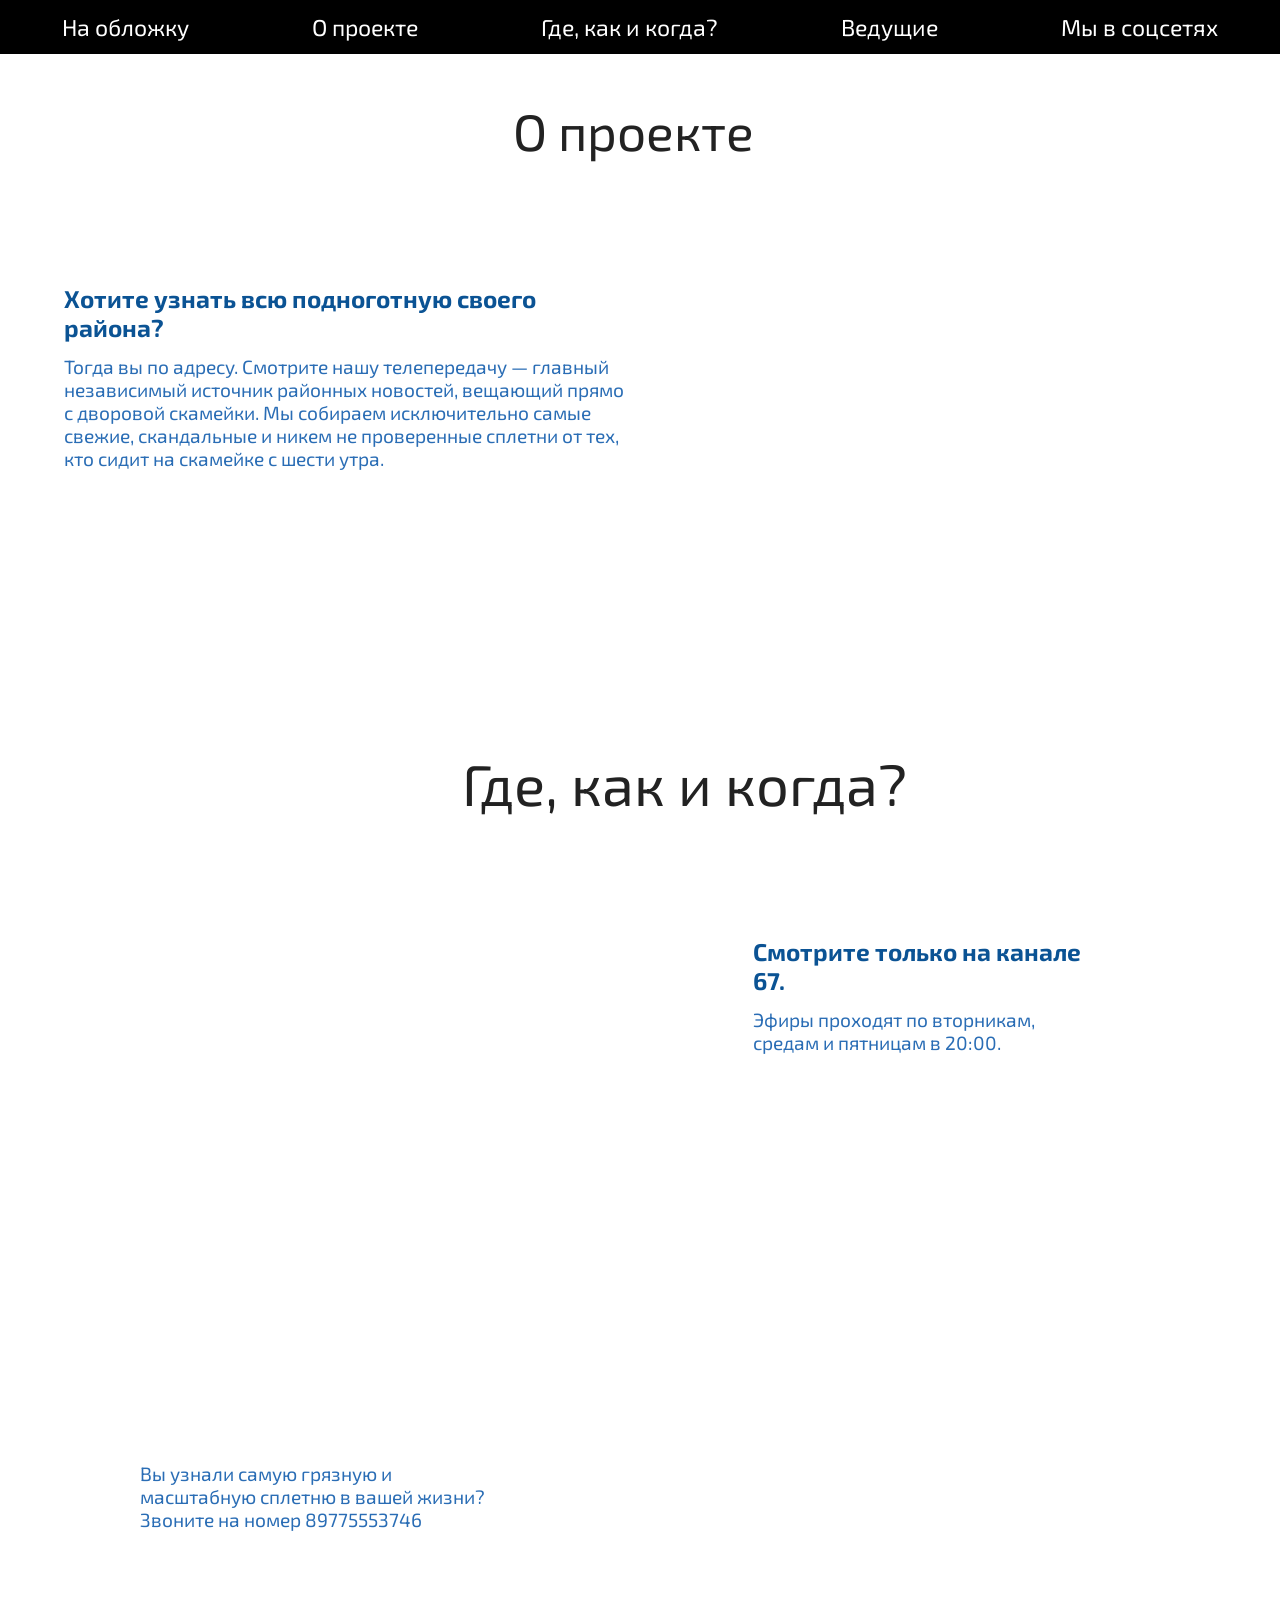
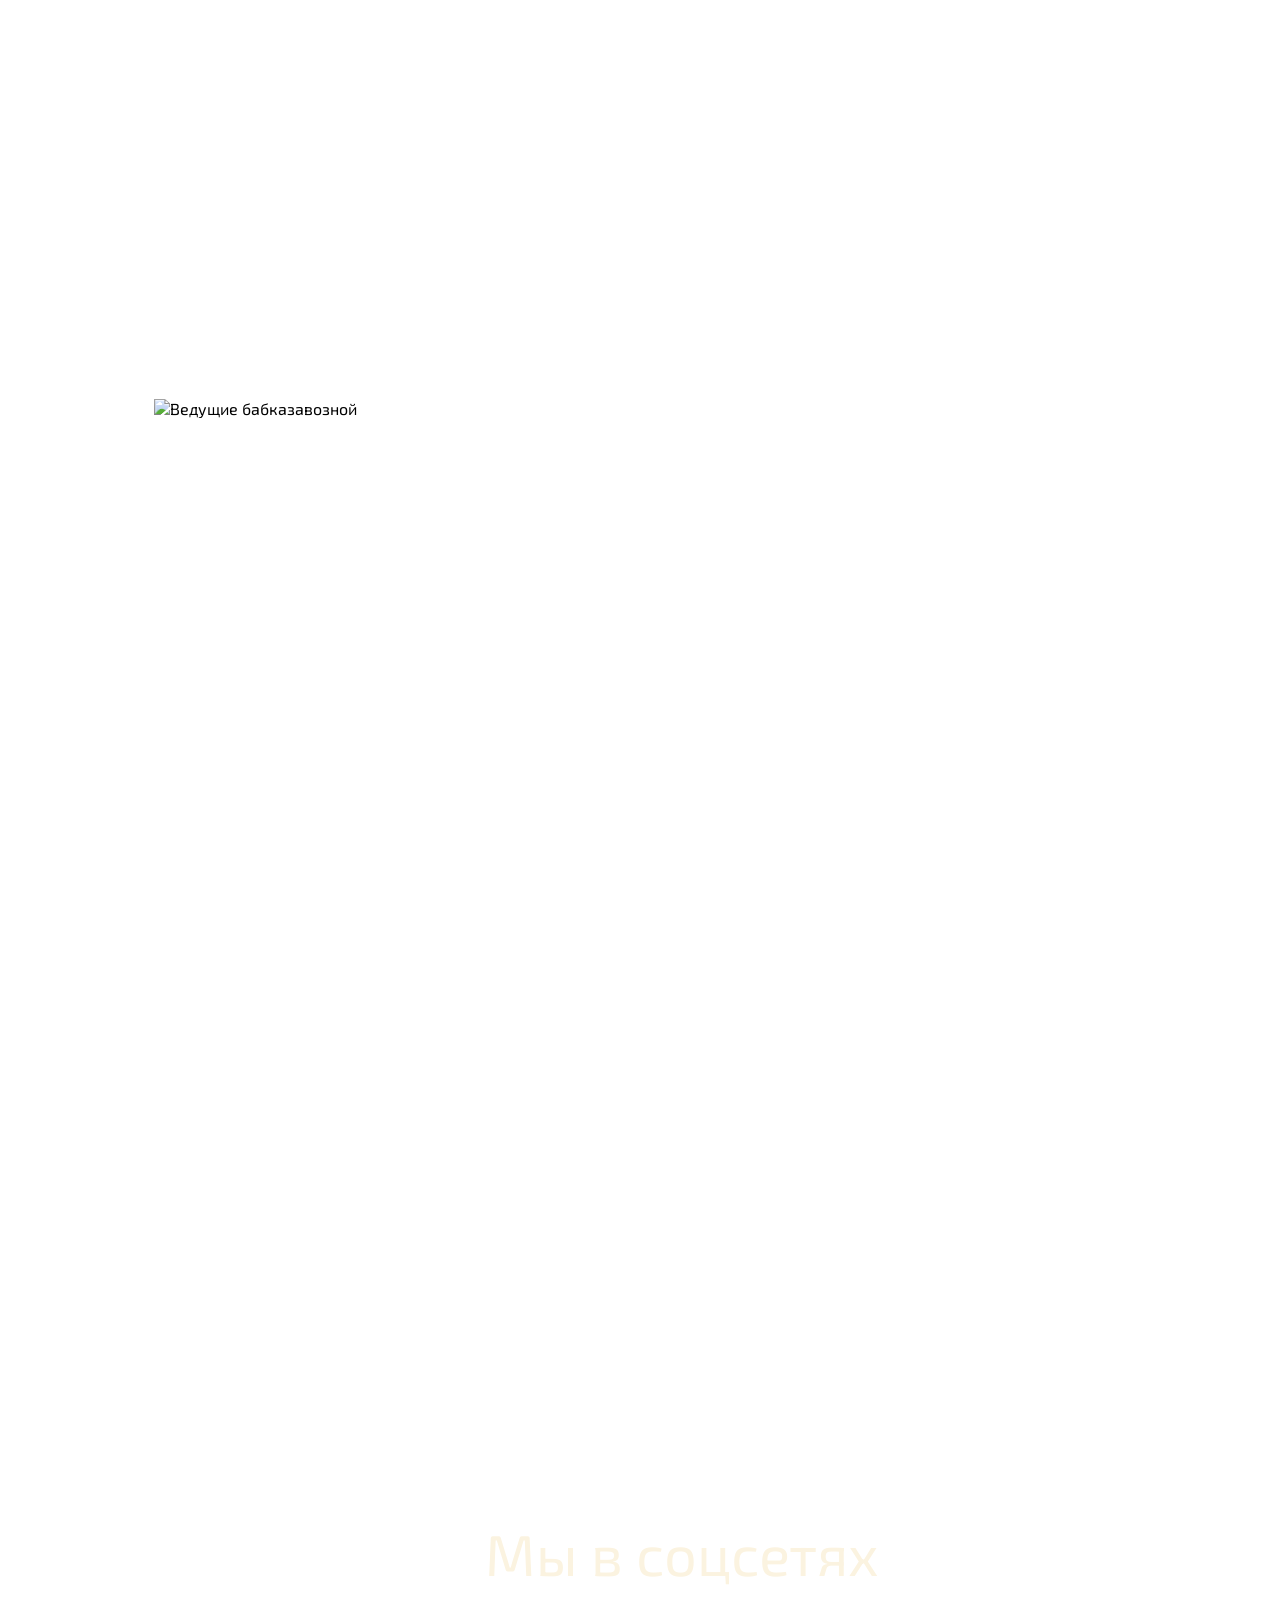
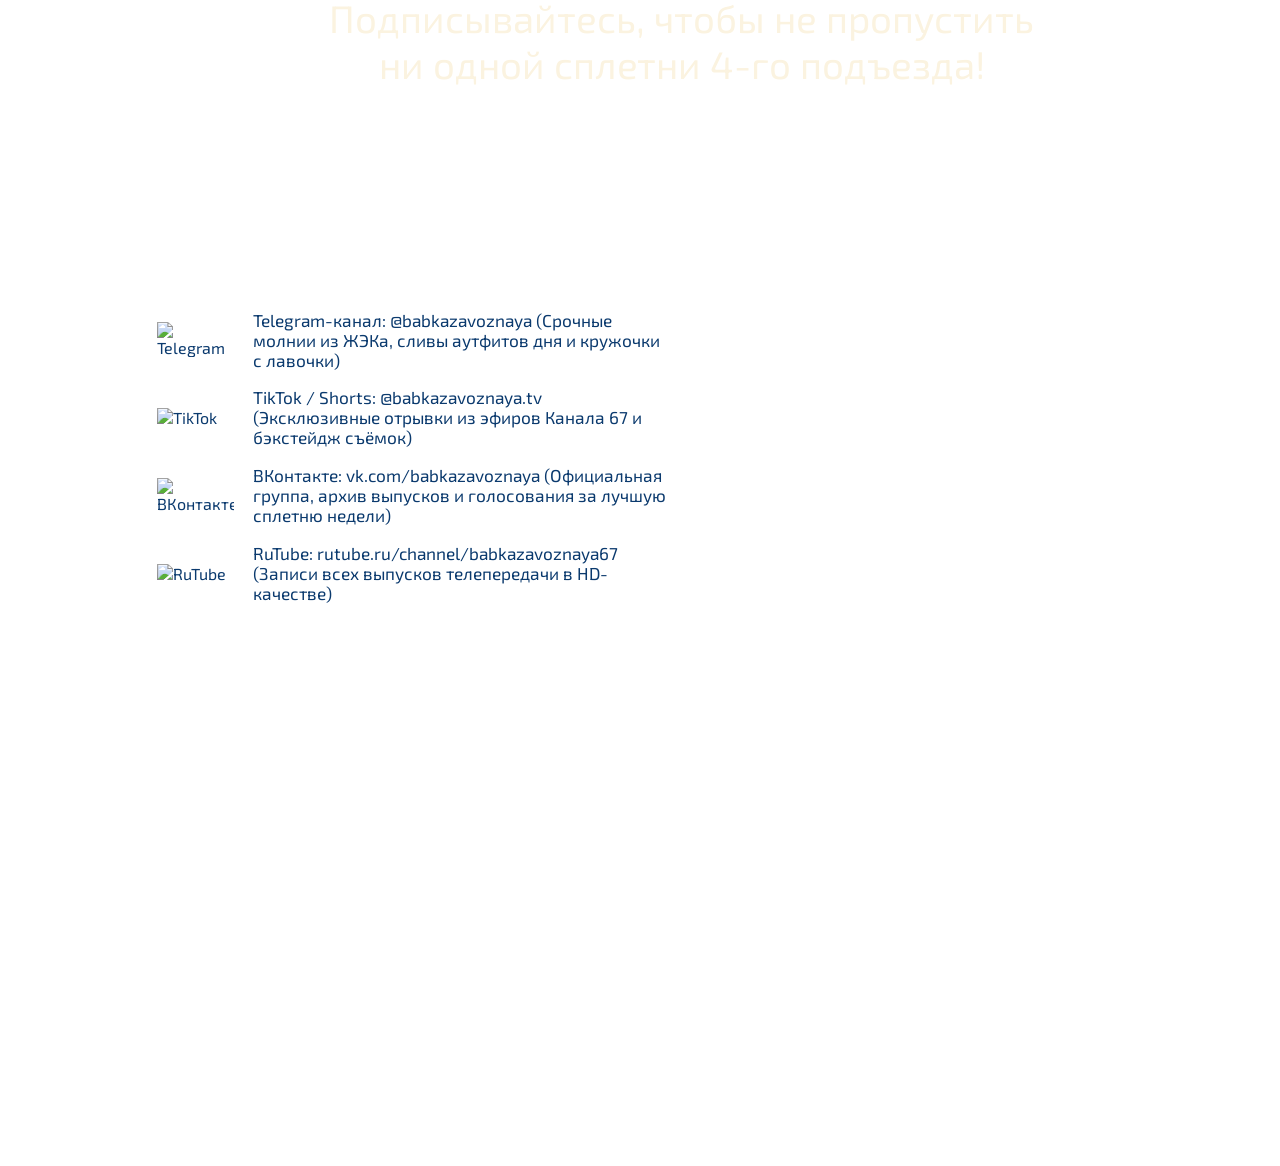
==== main.html @ 89890804 "Add files via upload" ====
<!DOCTYPE html>
<html lang="ru">
<head>
  <meta charset="UTF-8">
  <title>Бабказавозная</title>
  <link rel="stylesheet" href="style.css">
  <link href="https://fonts.googleapis.com/css2?family=Exo+2:wght@400;700&display=swap" rel="stylesheet">
</head>

<body class="main">

  <!-- Меню сверху -->
  <nav class="menu">
    <a href="index.html">На обложку</a>
    <a href="#about">О проекте</a>
    <a href="#when">Где, как и когда?</a>
    <a href="#hosts">Ведущие</a>
    <a href="#social">Мы в соцсетях</a>
  </nav>

  <!-- Блок 1: о проекте и расписание -->
  <section class="block">

    <!-- Декоративные картинки -->
    <img class="wallet" src="images/wallet.png" alt="">
    <img class="pravda" src="images/pravda.jpg" alt="">
    <img class="yellow-sign" src="images/yellow-sign.png" alt="">

    <!-- Заголовки на коричневых плашках -->
    <div class="label label-about" id="about">
      <img src="images/label-about.jpg" alt="">
      <p class="label-text">О проекте</p>
    </div>

    <div class="label label-when" id="when">
      <img src="images/label-when.jpg" alt="">
      <p class="label-text label-text-when">Где, как и когда?</p>
    </div>

    <!-- Бумажки: картинка и текст поверх неё -->
    <div class="paper paper-about">
      <img src="images/paper-about.jpg" alt="">
      <div class="paper-text">
        <h3>Хотите узнать всю подноготную своего района?</h3>
        <p>Тогда вы по адресу. Смотрите нашу телепередачу — главный независимый источник районных новостей, вещающий прямо с дворовой скамейки. Мы собираем исключительно самые свежие, скандальные и никем не проверенные сплетни от тех, кто сидит на скамейке с шести утра.</p>
      </div>
    </div>

    <div class="paper paper-when">
      <img src="images/paper-when.jpg" alt="">
      <div class="paper-text">
        <h3>Смотрите только на канале 67.</h3>
        <p>Эфиры проходят по вторникам, средам и пятницам в 20:00.</p>
      </div>
    </div>

  </section>

  <!-- Блок 2: телефон -->
  <section class="block block-call">
    <img class="bag" src="images/bag.jpg" alt="">
    <img class="phone" src="images/phone.jpg" alt="">

    <div class="paper paper-call">
      <img src="images/paper-call.jpg" alt="">
      <div class="paper-text">
        <p>Вы узнали самую грязную и масштабную сплетню в вашей жизни? Звоните на номер 89775553746</p>
      </div>
    </div>
  </section>

  <!-- Блок 3: ведущие -->
  <section class="block block-hosts" id="hosts">
    <img class="hosts-img" src="images/hosts.jpg" alt="Ведущие бабказавозной">
  </section>

  <!-- Блок 4: соцсети -->
  <section class="block block-social">

    <div class="label label-social" id="social">
      <img src="images/label-social.jpg" alt="">
      <div class="label-text label-text-social">
        <p class="social-title">Мы в соцсетях</p>
        <p class="social-sub">Подписывайтесь, чтобы не пропустить ни одной сплетни 4-го подъезда!</p>
      </div>
    </div>

    <div class="paper paper-social">
      <img src="images/paper-social.jpg" alt="">
      <div class="social-list">

        <a class="social-row" href="#">
          <img src="images/icon-telegram.jpg" alt="Telegram">
          <p>Telegram-канал: @babkazavoznaya (Срочные молнии из ЖЭКа, сливы аутфитов дня и кружочки с лавочки)</p>
        </a>

        <a class="social-row" href="#">
          <img src="images/icon-tiktok.jpg" alt="TikTok">
          <p>TikTok / Shorts: @babkazavoznaya.tv (Эксклюзивные отрывки из эфиров Канала 67 и бэкстейдж съёмок)</p>
        </a>

        <a class="social-row" href="#">
          <img src="images/icon-vk.jpg" alt="ВКонтакте">
          <p>ВКонтакте: vk.com/babkazavoznaya (Официальная группа, архив выпусков и голосования за лучшую сплетню недели)</p>
        </a>

        <a class="social-row" href="#">
          <img src="images/icon-rutube.jpg" alt="RuTube">
          <p>RuTube: rutube.ru/channel/babkazavoznaya67 (Записи всех выпусков телепередачи в HD-качестве)</p>
        </a>

      </div>
    </div>

    <img class="letters" src="images/letters.jpg" alt="">
  </section>


  <!-- Подвал -->
  <footer class="footer">
[Ссылка]
Страница не найдена
http://rutube.ru/channel/babkazavoznaya67
<div class="footer-col">
      <p>АО «Телекомпания Канал 67», 1993–2026. Все права защищены. При любом использовании материалов ссылка (для сайтов — гиперссылка на www.бабказавозная.ru) обязательна. Используя настоящий сайт, вы обязуетесь выполнять условия пользовательского соглашения и правила поведения на лавочке. Положение об обработке персональных данных и защите от сглаза зарегистрировано в АО «Телекомпания Канал 67».</p>
      <p>SMI сетевое издание «BABKAZAVOZNAYA.RU» зарегистрировано в Федеральной службе по надзору за дворовым порядком и сплетнями. Свидетельство о регистрации средства массовой информации: Эл № ФС 67-69486 от 25.04.2017 г.</p>
    </div>

    <div class="footer-col">
      <p>Название: BABKAZAVOZNAYA.RU

      Учредитель: ООО «Совет Старейшин Подъезда №3»

      Главный редактор: Крупина С.

      Генеральный спонсор вещания: Газета «Вечерний Судоку», Семечки «Дворовые», Аптека «Валидол &amp; Ко»

      Адрес электронной почты редакции: жалоба@бабказавозная.ru

      Телефон горячей линии ЖЭК: +7 (495) 676-76-76</p>
      <p>Генеральный спонсор программы: Сеть дискаунтеров «Светофор» (ООО «Торгсервис»)</p>
    </div>
  </footer>
</body>
</html>
---- style.css ----
body {
  margin: 0;
}

/* ===== ОБЛОЖКА (index.html) ===== */

.start {
  height: 100vh;
  background: url("images/carpet.jpg") center / cover;
  position: relative;
  overflow: hidden;
}

/* ---------- Бумажка с названием ---------- */
.title {
  position: absolute;
  left: 25%;
  top: -15%;
  width: 52%;
}

.title img {
  width: 100%;
  display: block;
}

.title-text {
  position: absolute;
  top: 50%;
  left: 50%;
  transform: translate(-50%, -50%);
  margin: 0;
  font-family: "Marck Script", cursive;
  font-size: 3.3vw;
  color: #1a237e;
  white-space: nowrap;
}

/* ---------- Табличка ---------- */
.sign {
  position: absolute;
  left: 10%;
  bottom: 0;
  width: 25%;
}

.sign img {
  width: 100%;
  display: block;
}

.sign-text {
  position: absolute;
  top: 25%;
  left: 50%;
  width: 60%;
  transform: translate(-50%, -50%) rotate(7deg);
  margin: 0;
  text-align: center;
  font-family: Arial, sans-serif;
  font-size: 2.2vw;
  color: black;
}

/* ===== ГЛАВНАЯ СТРАНИЦА (main.html) ===== */

* {
  box-sizing: border-box;
}

html {
  scroll-behavior: smooth;
}

.main {
  background: url("images/wood.jpg") top center / 100% auto repeat-y;
  font-family: "Exo 2", sans-serif;
}

/* ---------- Меню ---------- */
.menu {
  position: sticky;
  top: 0;
  z-index: 10;
  display: flex;
  justify-content: space-around;
  background: black;
  padding: 1vw 0;
}

.menu a {
  color: white;
  text-decoration: none;
  font-size: 1.8vw;
}

.menu a:hover {
  color: #f0c36b;
}

/* ---------- Блок ---------- */
.block {
  position: relative;
  height: 100vw;
}

.block > img {
  position: absolute;
}

.wallet      { left: 3%;  top: -1%;  width: 27%; }
.pravda      { left: 64%; top: 6%;  width: 34%; transform: rotate(8deg); }
.yellow-sign { left: 1%;  top: 61%; width: 40%; }

/* ---------- Плашки с заголовками ---------- */
.label {
  position: absolute;
  z-index: 1;               /* плашки ниже бумажек */
  scroll-margin-top: 8vw;   /* при переходе из меню плашка не прячется под чёрной полоской */
}

.label img {
  width: 100%;
  display: block;
}

.label-text {
  position: absolute;
  top: 50%;
  left: 50%;
  transform: translate(-50%, -50%);
  margin: 0;
  font-family: "Exo 2", sans-serif;
  font-size: 4vw;
  color: #222;
  white-space: nowrap;
}

.label-text-when {
  font-size: 4.5vw;
}

.label-about { left: 35%; top: 6%; width: 29%; }
.label-when  { left: 34%; top: 57%;  width: 39%; }

/* ---------- Бумажки ---------- */
.paper {
  position: absolute;
}

.paper > img {
  width: 100%;
  display: block;
}

.paper-text {
  position: absolute;
  top: 9%;
  left: 6%;
  right: 6%;
}

.paper-text h3 {
  margin: 0 0 1vw;
  font-size: 1.9vw;
  color: #0b5394;
}

.paper-text p {
  margin: 0;
  font-size: 1.5vw;
  color: #2a6db5;
}

.paper-about { left: 2%;  top: 18%; width: 50%; }
.paper-when  { left: 57%; top: 69%; width: 30%; }

/* ===== БЛОК 2: ТЕЛЕФОН ===== */
.block-call { height: 52vw; }

.bag   { left: 56%;  top: 5vw;  width: 33%; transform: rotate(-15deg);}
.phone { left: 20%;  top: 25vw; width: 13%; transform: rotate(78deg);}

.paper-call { left: 9%; top: 10vw; width: 32%; }

.paper-call .paper-text { top: 16%; }

.paper-call .paper-text p {
  font-size: 1.5vw;
}


/* ===== БЛОК 3: ВЕДУЩИЕ ===== */
.block-hosts {
  height: 85vw;
  scroll-margin-top: 8vw;
}

.hosts-img { left: 12%; top: 0; width: 77%; }

/* ===== БЛОК 4: СОЦСЕТИ ===== */
.block-social { height: 75vw; }

.label-social { left: 20.5%; top: 9vw; width: 65.5%; }

.label-text-social {
  width: 90%;
  text-align: center;
  white-space: normal;
  color: #fbf3e0;
}

.social-title {
  margin: 0;
  font-size: 4.5vw;
}

.social-sub {
  margin: 0.5vw 0 0;
  font-size: 3vw;
}

.paper-social { left: 6.5%; top: 33vw; width: 48%; }

.social-list {
  position: absolute;
  z-index: 3;       /* список поверх бумажки */
  top: 9%;
  left: 12%;
  right: 5%;
}

.social-row {
  display: flex;
  align-items: center;
  gap: 1.5vw;
  margin-bottom: 1.4vw;
  text-decoration: none;
  color: #0b3a6e;
}

.social-row img {
  width: 6vw;
  flex-shrink: 0;
}

.social-row p {
  margin: 0;
  font-size: 1.35vw;
}

.letters { left: 64%; top: 33vw; width: 30%; transform: rotate(-16deg);}

/* ===== ПОДВАЛ ===== */
.footer {
  display: flex;
  justify-content: space-between;
  padding: 2vw 5% 3vw 9%;
  color: white;
  font-size: 1vw;
  line-height: 1.3;
}

.footer-col { width: 44%; }

.footer p { margin: 0 0 1.5vw; }
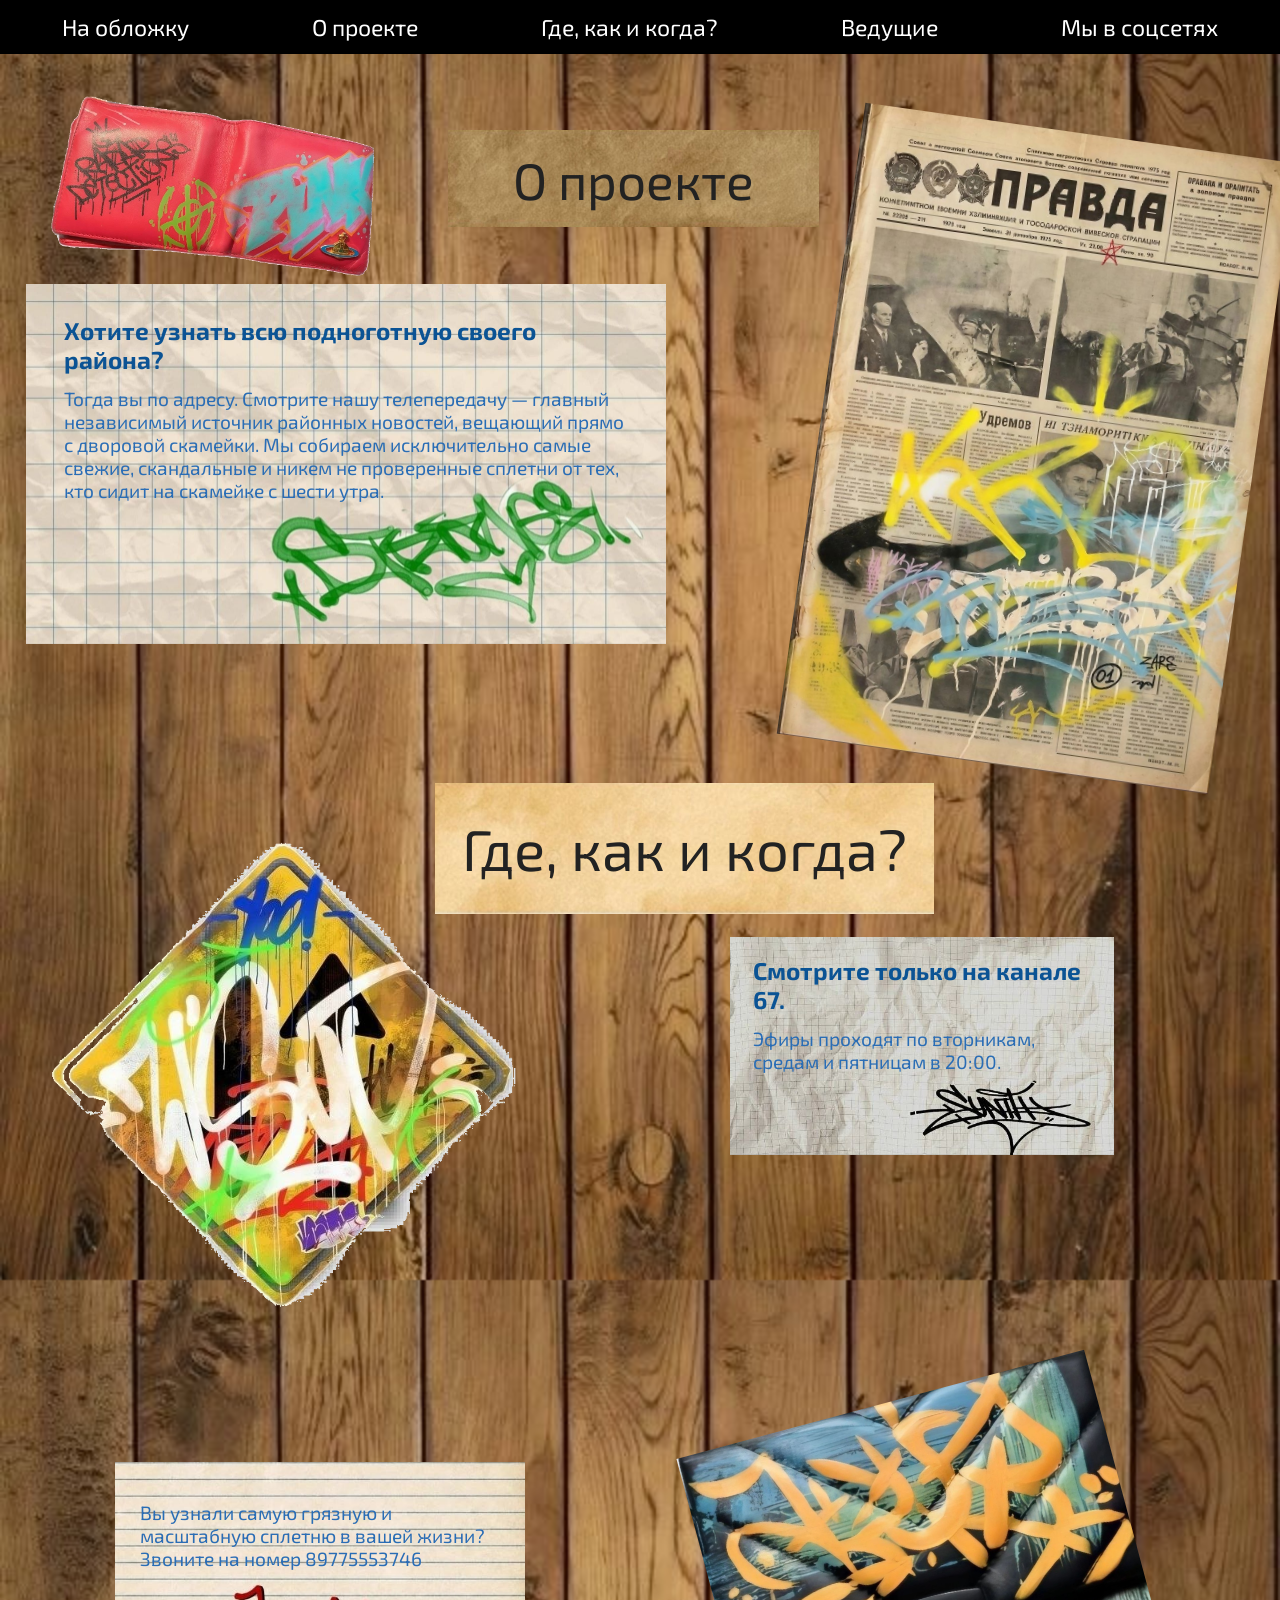
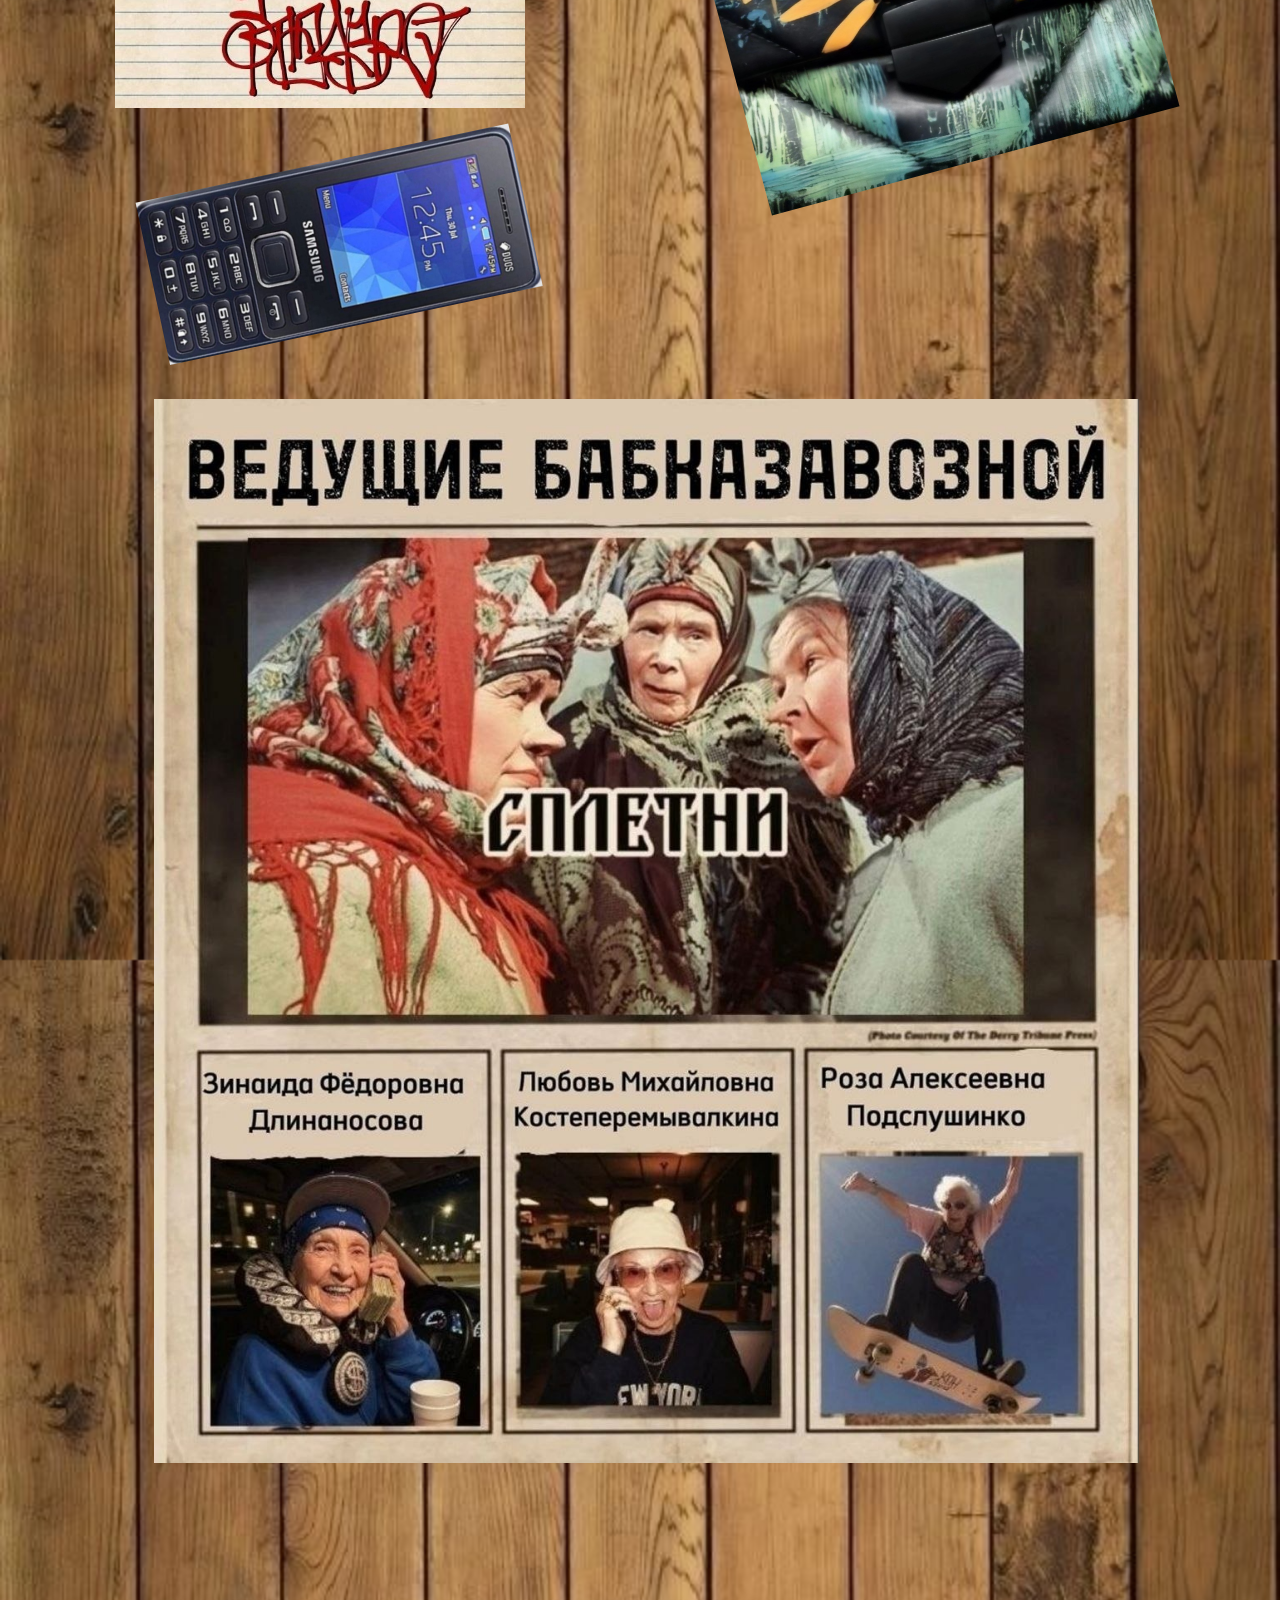
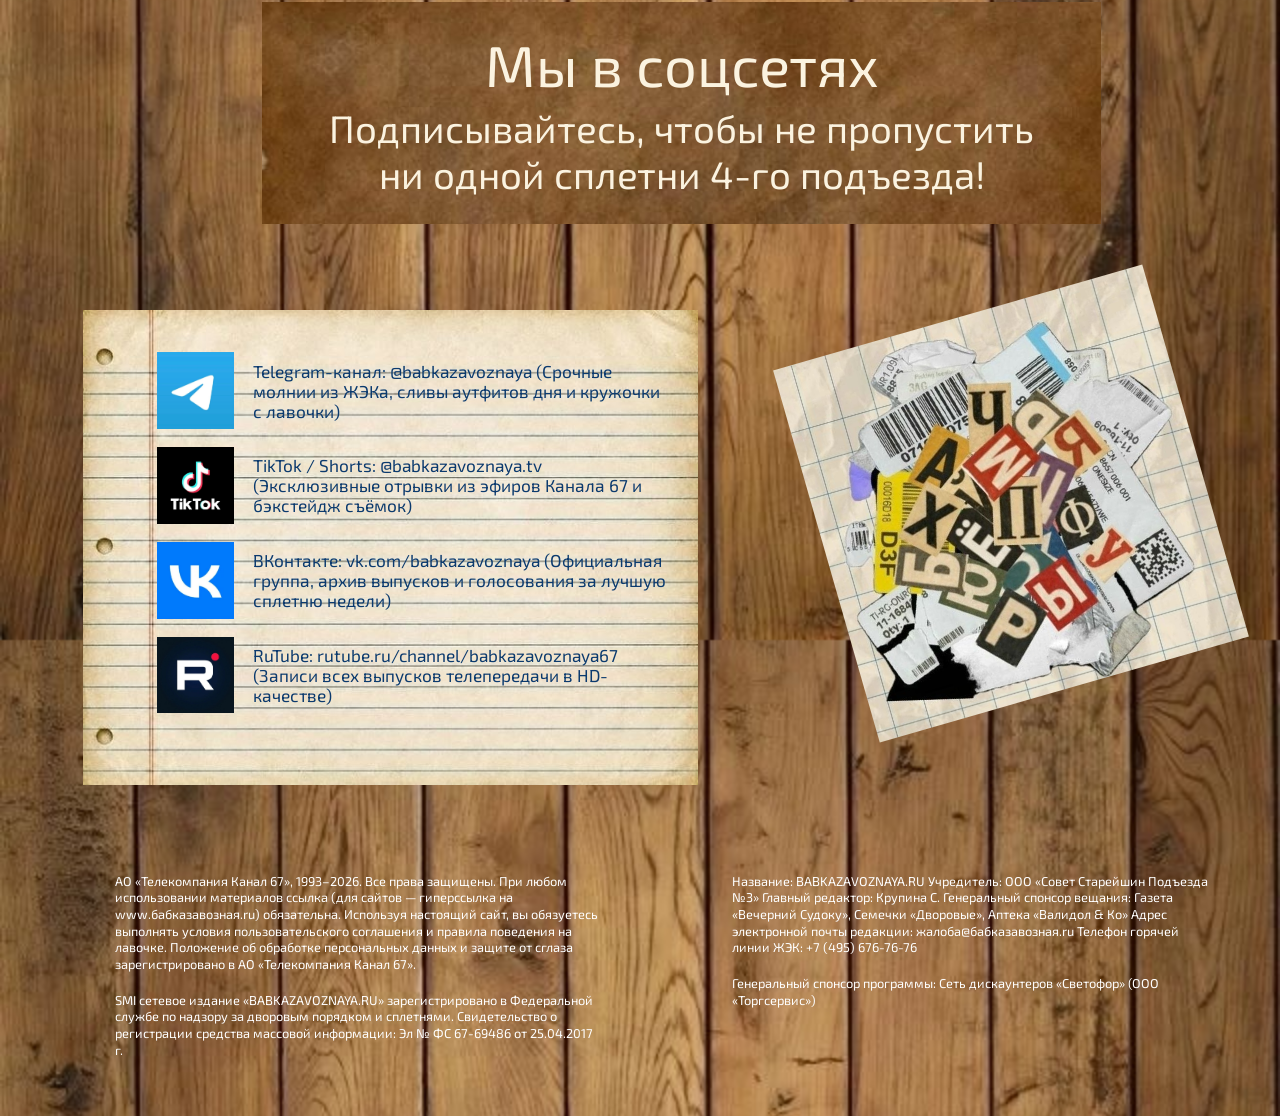
==== commit 7429a14f: "Add files via upload" ====
--- a/main.html
+++ b/main.html
@@ -118,9 +118,6 @@
 
   <!-- Подвал -->
   <footer class="footer">
-[Ссылка]
-Страница не найдена
-http://rutube.ru/channel/babkazavoznaya67
 <div class="footer-col">
       <p>АО «Телекомпания Канал 67», 1993–2026. Все права защищены. При любом использовании материалов ссылка (для сайтов — гиперссылка на www.бабказавозная.ru) обязательна. Используя настоящий сайт, вы обязуетесь выполнять условия пользовательского соглашения и правила поведения на лавочке. Положение об обработке персональных данных и защите от сглаза зарегистрировано в АО «Телекомпания Канал 67».</p>
       <p>SMI сетевое издание «BABKAZAVOZNAYA.RU» зарегистрировано в Федеральной службе по надзору за дворовым порядком и сплетнями. Свидетельство о регистрации средства массовой информации: Эл № ФС 67-69486 от 25.04.2017 г.</p>
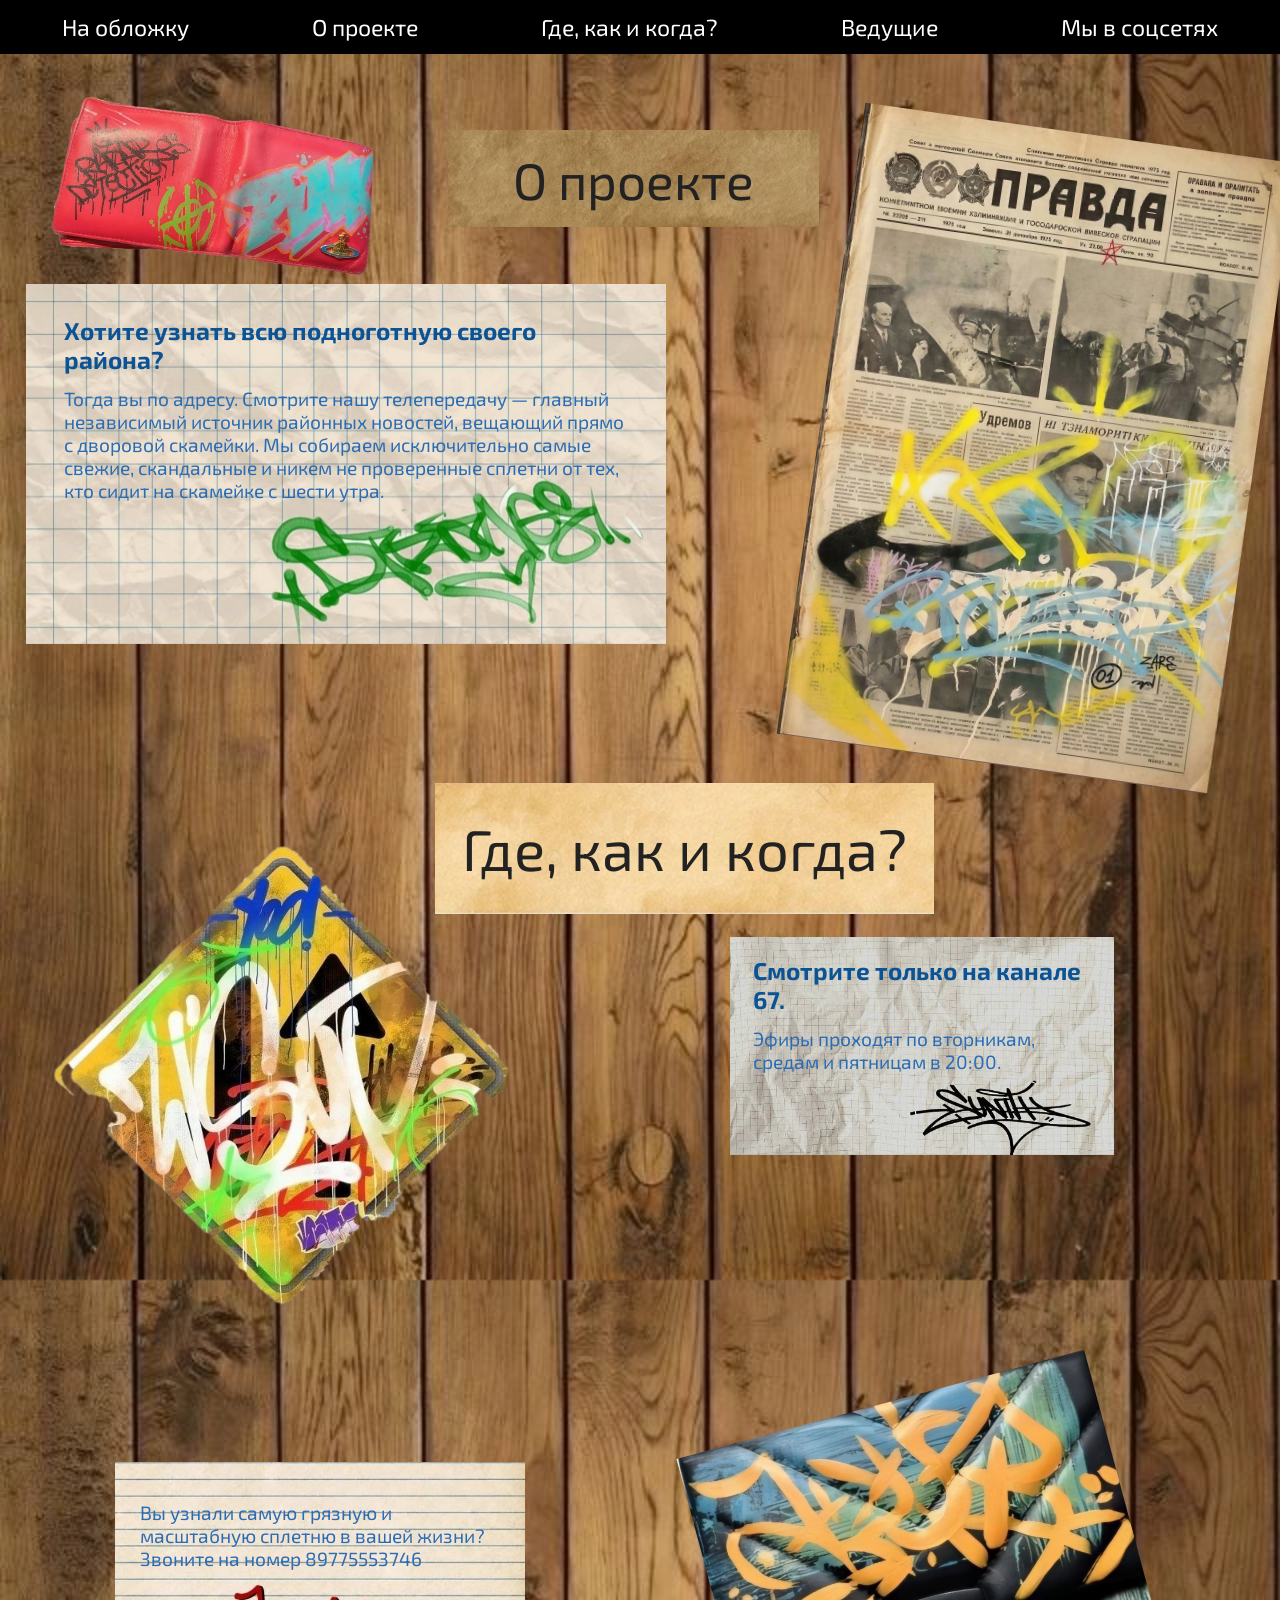
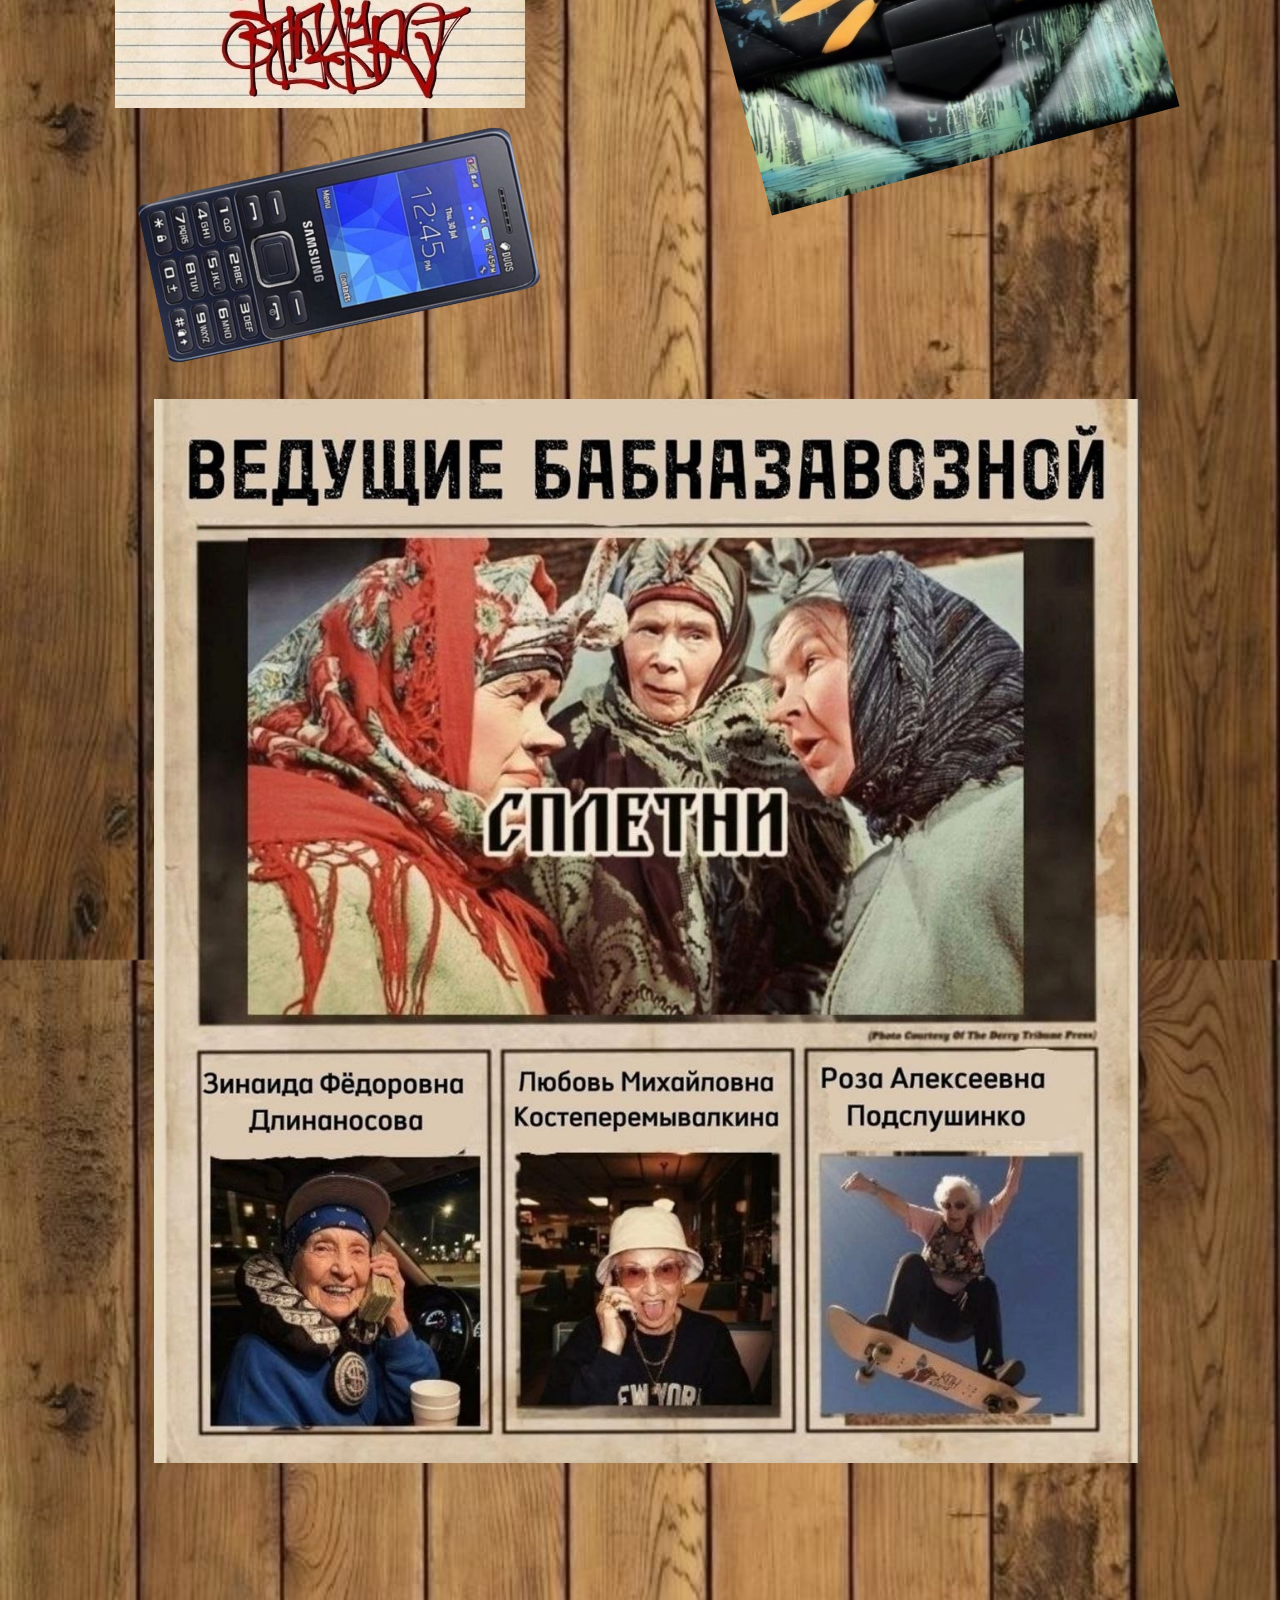
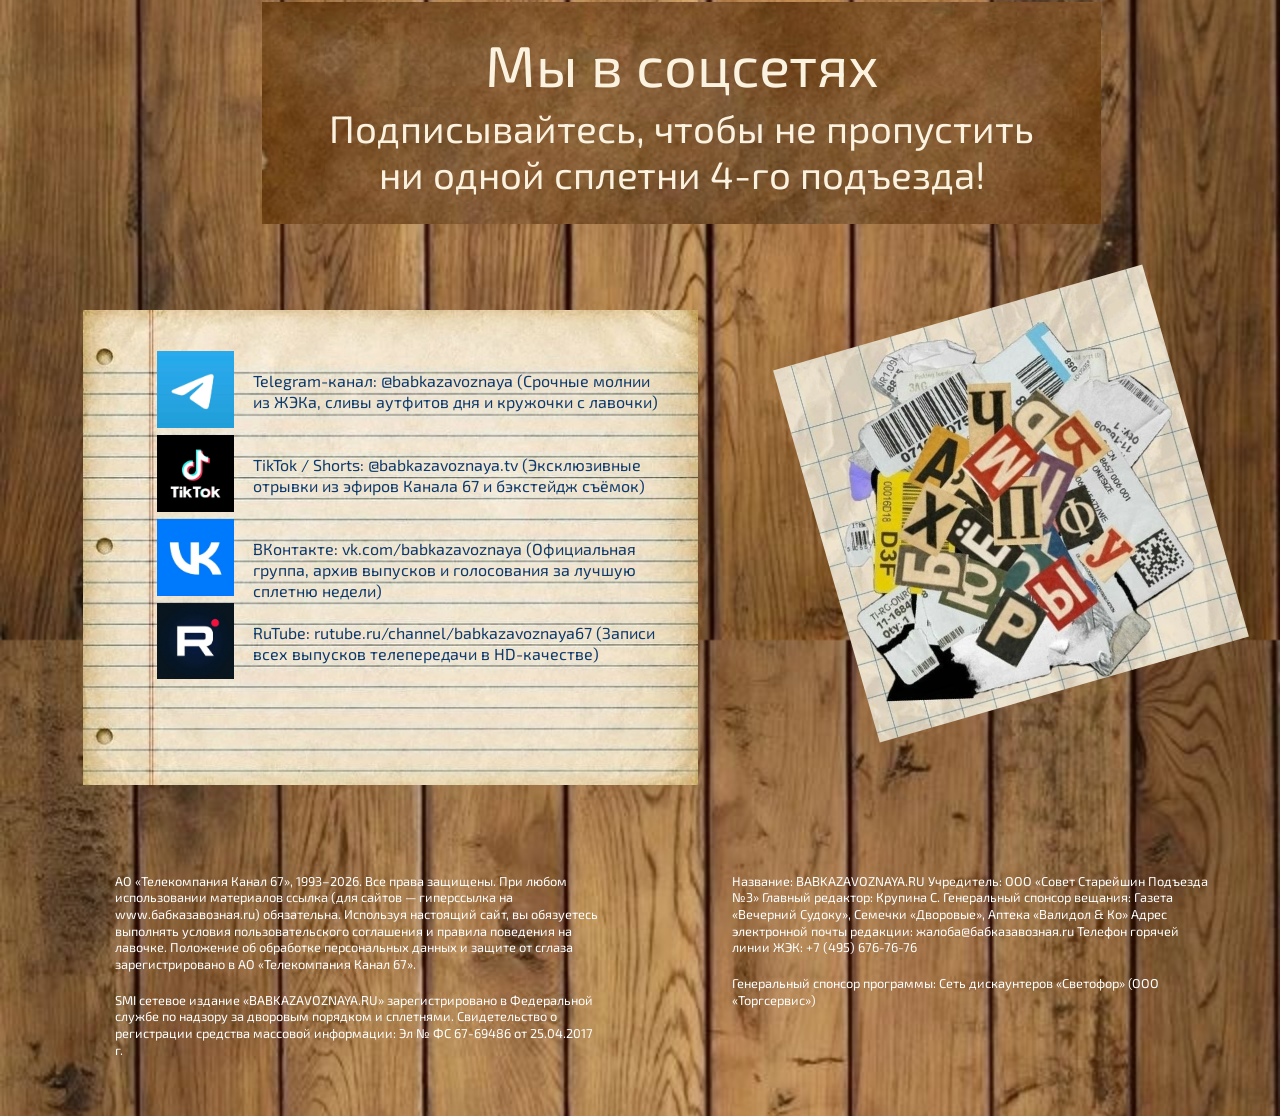
==== commit 5d2fd529: "Add files via upload" ====
--- a/main.html
+++ b/main.html
@@ -59,7 +59,7 @@
   <!-- Блок 2: телефон -->
   <section class="block block-call">
     <img class="bag" src="images/bag.jpg" alt="">
-    <img class="phone" src="images/phone.jpg" alt="">
+    <img class="phone" src="images/phone.png" alt="">
 
     <div class="paper paper-call">
       <img src="images/paper-call.jpg" alt="">
--- a/style.css
+++ b/style.css
@@ -225,16 +225,16 @@
 .social-list {
   position: absolute;
   z-index: 3;       /* список поверх бумажки */
-  top: 9%;
+  top: 4.875vw;     /* первая линия тетрадного листа */
   left: 12%;
   right: 5%;
 }
 
 .social-row {
   display: flex;
-  align-items: center;
+  align-items: flex-start;
   gap: 1.5vw;
-  margin-bottom: 1.4vw;
+  height: 6.552vw;           /* 4 линии листа (шаг линий 1.638vw) */
   text-decoration: none;
   color: #0b3a6e;
 }
@@ -242,11 +242,15 @@
 .social-row img {
   width: 6vw;
   flex-shrink: 0;
+  margin-top: -1.638vw;      /* иконка на одну линию листа выше текста */
 }
 
 .social-row p {
   margin: 0;
-  font-size: 1.35vw;
+  font-size: 1.25vw;
+  line-height: 1.638vw;      /* строка текста ровно между двумя линиями листа */
+  position: relative;
+  top: -0.07vw;              /* чуть выше, чтобы хвостики букв не касались нижней линии */
 }
 
 .letters { left: 64%; top: 33vw; width: 30%; transform: rotate(-16deg);}
